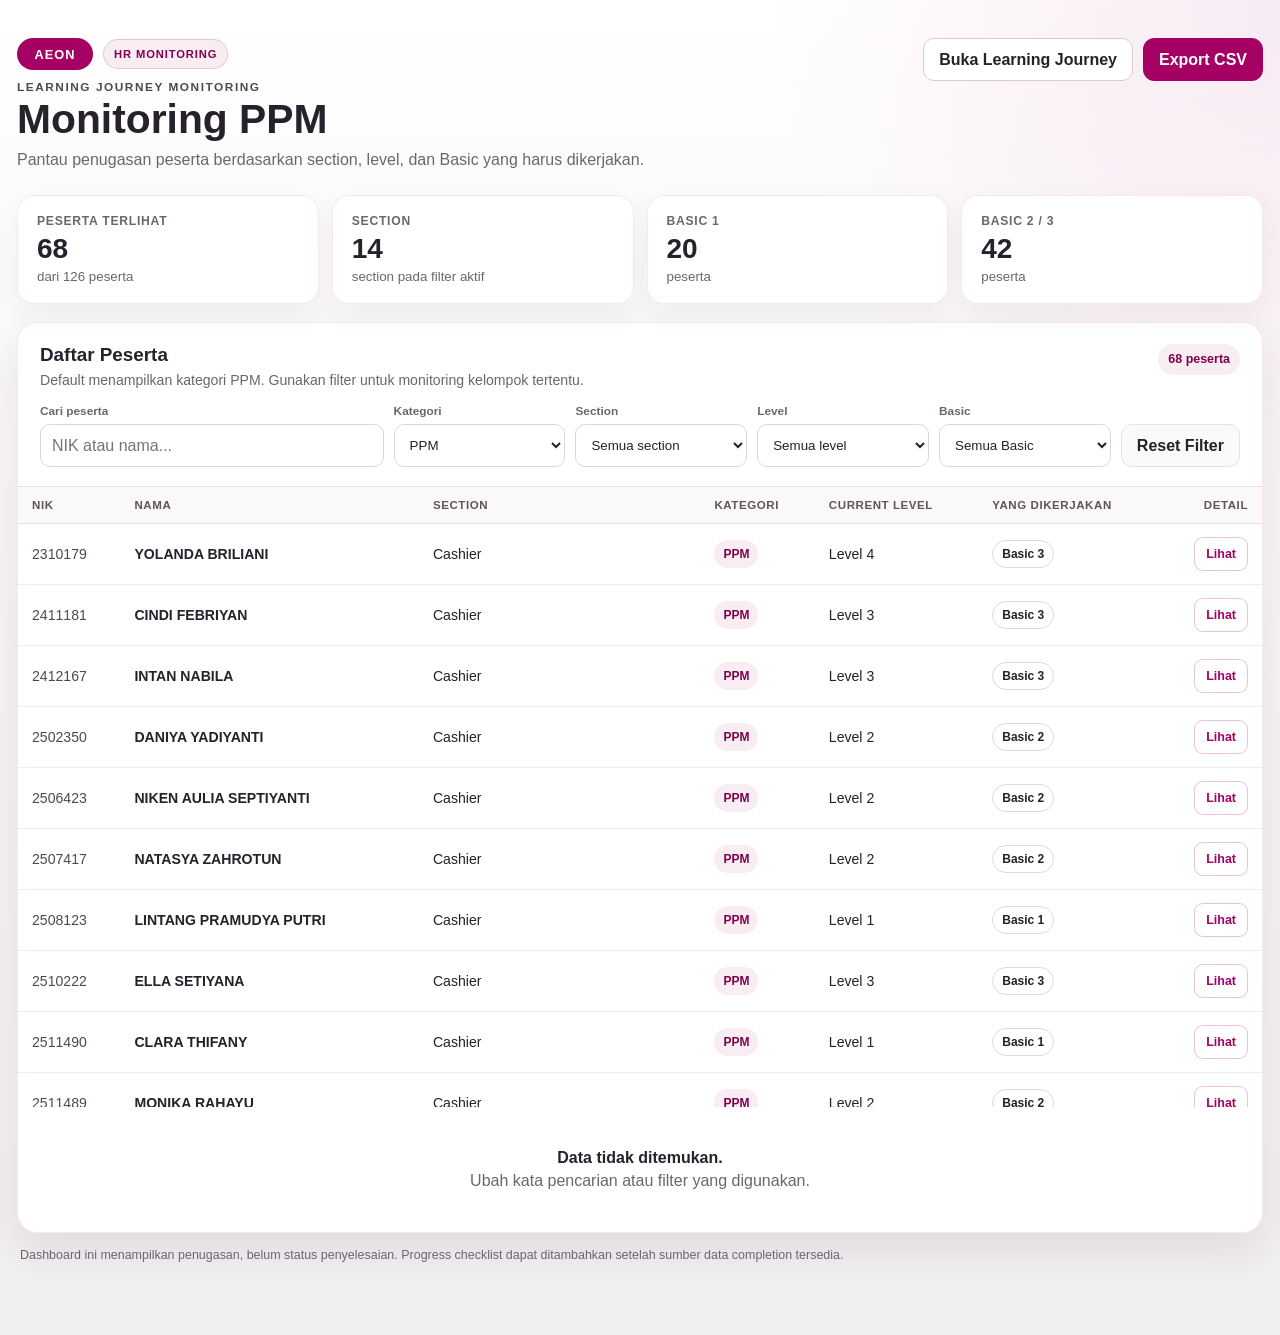
==== hr.html @ 5eb7c98e "Add files via upload" ====
<!DOCTYPE html>
<html lang="id">
<head>
  <meta charset="UTF-8">
  <meta name="viewport" content="width=device-width, initial-scale=1.0">
  <meta name="theme-color" content="#a50064">
  <title>HR Monitoring PPM - AEON Alam Sutera</title>
  <link rel="stylesheet" href="style.css">
  <link rel="stylesheet" href="hr.css">
</head>
<body class="hr-page">
  <main class="hr-shell">
    <header class="hr-header">
      <div>
        <div class="hr-brand-row">
          <span class="brand-mark hr-brand" aria-hidden="true">AEON</span>
          <span class="internal-badge">HR MONITORING</span>
        </div>
        <p class="eyebrow">LEARNING JOURNEY MONITORING</p>
        <h1>Monitoring PPM</h1>
        <p class="hr-subtitle">Pantau penugasan peserta berdasarkan section, level, dan Basic yang harus dikerjakan.</p>
      </div>
      <div class="header-actions">
        <a class="secondary-button" href="index.html">Buka Learning Journey</a>
        <button id="export-button" class="primary-button" type="button">Export CSV</button>
      </div>
    </header>

    <section class="summary-grid" aria-label="Ringkasan monitoring">
      <article class="summary-card">
        <span class="summary-label">Peserta terlihat</span>
        <strong id="summary-total">0</strong>
        <small id="summary-total-note">dari 0 peserta</small>
      </article>
      <article class="summary-card">
        <span class="summary-label">Section</span>
        <strong id="summary-sections">0</strong>
        <small>section pada filter aktif</small>
      </article>
      <article class="summary-card">
        <span class="summary-label">Basic 1</span>
        <strong id="summary-basic1">0</strong>
        <small>peserta</small>
      </article>
      <article class="summary-card">
        <span class="summary-label">Basic 2 / 3</span>
        <strong id="summary-basic23">0</strong>
        <small>peserta</small>
      </article>
    </section>

    <section class="monitor-card">
      <div class="filters-heading">
        <div>
          <h2>Daftar Peserta</h2>
          <p>Default menampilkan kategori PPM. Gunakan filter untuk monitoring kelompok tertentu.</p>
        </div>
        <span id="result-count" class="count-pill">0 peserta</span>
      </div>

      <div class="filters-grid">
        <label class="filter-field filter-search">
          <span>Cari peserta</span>
          <input id="hr-search" type="search" autocomplete="off" placeholder="NIK atau nama...">
        </label>
        <label class="filter-field">
          <span>Kategori</span>
          <select id="filter-category"></select>
        </label>
        <label class="filter-field">
          <span>Section</span>
          <select id="filter-section"></select>
        </label>
        <label class="filter-field">
          <span>Level</span>
          <select id="filter-level"></select>
        </label>
        <label class="filter-field">
          <span>Basic</span>
          <select id="filter-basic"></select>
        </label>
        <button id="reset-filter" class="ghost-button" type="button">Reset Filter</button>
      </div>

      <div class="table-wrap">
        <table class="monitor-table">
          <thead>
            <tr>
              <th>NIK</th>
              <th>Nama</th>
              <th>Section</th>
              <th>Kategori</th>
              <th>Current Level</th>
              <th>Yang Dikerjakan</th>
              <th class="action-col">Detail</th>
            </tr>
          </thead>
          <tbody id="monitor-body"></tbody>
        </table>
      </div>

      <div id="monitor-empty" class="monitor-empty" hidden>
        <strong>Data tidak ditemukan.</strong>
        <span>Ubah kata pencarian atau filter yang digunakan.</span>
      </div>
    </section>

    <p class="data-note">Dashboard ini menampilkan penugasan, belum status penyelesaian. Progress checklist dapat ditambahkan setelah sumber data completion tersedia.</p>
  </main>

  <dialog id="detail-dialog" class="detail-dialog">
    <div class="dialog-shell">
      <div class="dialog-head">
        <div>
          <span class="dialog-kicker">DETAIL PENUGASAN</span>
          <h2 id="detail-name">Peserta</h2>
        </div>
        <button id="dialog-close" class="dialog-close" type="button" aria-label="Tutup">×</button>
      </div>
      <div id="detail-content" class="detail-content"></div>
    </div>
  </dialog>

  <script src="catalog.js"></script>
  <script src="hr-data.js"></script>
  <script src="hr.js"></script>
</body>
</html>
---- style.css ----
:root{
  --aeon:#a50064;
  --aeon-dark:#7f004d;
  --aeon-soft:#f9edf4;
  --ink:#26212a;
  --muted:#6c6570;
  --line:#e7e1e5;
  --surface:#ffffff;
  --surface-2:#fbfafb;
  --bg:#f4f2f4;
  --shadow:0 18px 45px rgba(68,28,52,.10);
  --radius:22px;
}

*{box-sizing:border-box}
html{scroll-behavior:smooth}
body{
  margin:0;
  min-height:100vh;
  font-family:Inter,ui-sans-serif,-apple-system,BlinkMacSystemFont,"Segoe UI",Arial,sans-serif;
  color:var(--ink);
  background:
    radial-gradient(circle at 0 0,rgba(165,0,100,.09),transparent 30%),
    linear-gradient(180deg,#fff 0,#f6f3f5 55%,#f1eff1 100%);
}
button,input{font:inherit}
button{cursor:pointer}

.page-shell{
  width:min(1180px,calc(100% - 34px));
  margin:0 auto;
  padding:54px 0 72px;
}

.workspace{
  display:grid;
  grid-template-columns:300px minmax(0,1fr);
  gap:24px;
  align-items:start;
}

.login-panel{
  position:sticky;
  top:28px;
}

.login-card,.journey-card,.welcome-card{
  background:rgba(255,255,255,.96);
  border:1px solid rgba(165,0,100,.09);
  border-radius:var(--radius);
  box-shadow:var(--shadow);
}

.login-card{
  padding:24px;
  text-align:center;
}

.brand-mark{
  display:inline-grid;
  place-items:center;
  min-width:82px;
  height:36px;
  padding:0 14px;
  margin-bottom:17px;
  border-radius:999px;
  background:var(--aeon);
  color:#fff;
  font-weight:850;
  letter-spacing:.08em;
}

.eyebrow{
  margin:0 0 4px;
  font-size:.74rem;
  font-weight:850;
  letter-spacing:.13em;
  color:#4f4851;
}

.login-card h1{
  margin:0;
  color:var(--aeon);
  font-size:1.38rem;
  line-height:1.12;
}

.hero-copy{
  margin:10px 0 22px;
  color:var(--muted);
  font-size:.9rem;
  line-height:1.55;
}

.login-card label{
  display:block;
  margin:0 0 8px;
  text-align:left;
  font-weight:780;
  font-size:.9rem;
}

.login-card input{
  width:100%;
  min-width:0;
  padding:13px 14px;
  border:1px solid #d9d2d7;
  border-radius:11px;
  background:#fff;
  color:var(--ink);
  outline:none;
  transition:border-color .2s,box-shadow .2s;
}

.login-card input:focus{
  border-color:var(--aeon);
  box-shadow:0 0 0 4px rgba(165,0,100,.10);
}

.login-card button{
  width:100%;
  min-height:46px;
  margin-top:11px;
  padding:11px 16px;
  border:0;
  border-radius:11px;
  background:var(--aeon);
  color:#fff;
  font-weight:850;
  letter-spacing:.04em;
  transition:background .15s,transform .15s;
}
.login-card button:hover{background:var(--aeon-dark)}
.login-card button:active{transform:translateY(1px)}
.login-card button:disabled{opacity:.6;cursor:not-allowed}

.helper-text{
  margin:9px 0 0;
  text-align:left;
  color:var(--muted);
  font-size:.78rem;
  line-height:1.45;
}

.status{
  min-height:22px;
  padding-top:10px;
  text-align:center;
  color:var(--muted);
  font-size:.86rem;
}
.status.error{color:#b42318}

.result-panel{min-width:0}

.welcome-card{
  min-height:360px;
  display:grid;
  place-items:center;
  align-content:center;
  text-align:center;
  padding:38px;
  color:var(--muted);
}
.welcome-icon{
  display:grid;
  place-items:center;
  width:48px;
  height:48px;
  margin-bottom:12px;
  border-radius:50%;
  background:var(--aeon-soft);
  color:var(--aeon);
  font-size:1.45rem;
  font-weight:900;
}
.welcome-card h2{margin:0;color:var(--ink);font-size:1.2rem}
.welcome-card p{margin:7px 0 0;max-width:420px;line-height:1.55}

.journey-card{overflow:hidden}

.journey-top{
  display:grid;
  grid-template-columns:1fr auto;
  gap:18px;
  padding:25px 26px 20px;
  border-bottom:1px solid var(--line);
  background:linear-gradient(135deg,#fff 35%,var(--aeon-soft));
}

.person-name{
  margin:0 0 15px;
  font-size:clamp(1.22rem,3vw,1.65rem);
}

.meta-grid{
  display:grid;
  grid-template-columns:repeat(3,minmax(0,1fr));
  gap:10px;
}
.meta-item{
  padding:11px 12px;
  border:1px solid var(--line);
  border-radius:12px;
  background:rgba(255,255,255,.84);
}
.meta-label{
  display:block;
  margin-bottom:4px;
  color:var(--muted);
  font-size:.72rem;
  font-weight:800;
  text-transform:uppercase;
  letter-spacing:.06em;
}
.meta-value{
  display:block;
  font-weight:760;
  overflow-wrap:anywhere;
}

.badges{
  display:flex;
  align-items:flex-start;
  justify-content:flex-end;
  gap:8px;
  flex-wrap:wrap;
}
.badge{
  display:inline-flex;
  align-items:center;
  justify-content:center;
  min-height:37px;
  padding:8px 14px;
  border-radius:999px;
  font-size:.84rem;
  font-weight:850;
  white-space:nowrap;
}
.badge.primary{background:var(--aeon);color:#fff}
.badge.secondary{background:#fff;border:1px solid #d8ccd3;color:var(--ink)}

.assignment-head{
  margin:18px 26px 0;
  padding:16px 18px;
  border:1px solid var(--line);
  border-radius:14px;
  text-align:center;
  background:#fff;
}
.assignment-head p{
  margin:0 0 4px;
  color:var(--muted);
  font-size:.78rem;
  font-weight:800;
  text-transform:uppercase;
  letter-spacing:.07em;
}
.assignment-head h2{margin:0;font-size:1.3rem}
.basic-highlight{color:var(--aeon)}

.task-list{padding:14px 26px 28px}
.task-header,.task-row{
  display:grid;
  grid-template-columns:minmax(0,1.75fr) minmax(135px,.62fr) minmax(135px,.62fr);
  gap:10px;
  align-items:center;
}
.task-header{
  padding:0 12px 6px;
  color:var(--muted);
  font-size:.72rem;
  font-weight:850;
  text-transform:uppercase;
  letter-spacing:.055em;
}
.task-row{
  padding:11px 12px;
  margin-top:8px;
  border:1px solid var(--line);
  border-radius:13px;
  background:var(--surface-2);
}
.task-title{
  font-weight:730;
  line-height:1.42;
  overflow-wrap:anywhere;
}
.task-action{display:flex}
.action-link{
  width:100%;
  display:inline-flex;
  align-items:center;
  justify-content:center;
  min-height:41px;
  padding:9px 10px;
  border-radius:9px;
  border:1px solid rgba(165,0,100,.20);
  text-decoration:none;
  text-align:center;
  color:var(--aeon);
  background:#fff;
  font-size:.84rem;
  font-weight:820;
  transition:background .15s,border-color .15s,transform .15s;
}
.action-link:hover{background:var(--aeon-soft);border-color:rgba(165,0,100,.38)}
.action-link:active{transform:translateY(1px)}
.action-link.module-link{background:var(--aeon);border-color:var(--aeon);color:#fff}
.action-link.module-link:hover{background:var(--aeon-dark);border-color:var(--aeon-dark)}
.action-link.disabled{pointer-events:none;color:#9b9498;background:#f0edef;border-color:#e2dde0}
.empty-state{
  margin:18px 26px 28px;
  padding:18px;
  border:1px dashed #cfc6cc;
  border-radius:14px;
  text-align:center;
  color:var(--muted);
  background:#fcfbfc;
}

@media (max-width:900px){
  .page-shell{padding-top:28px}
  .workspace{grid-template-columns:1fr}
  .login-panel{position:static}
  .login-card{max-width:620px;margin:0 auto}
  .status{max-width:620px;margin:0 auto}
}

@media (max-width:700px){
  .page-shell{width:min(100% - 20px,1180px)}
  .journey-top{grid-template-columns:1fr;padding:20px 18px 17px}
  .badges{justify-content:flex-start;grid-row:1}
  .meta-grid{grid-template-columns:1fr}
  .assignment-head{margin:15px 18px 0}
  .task-list{padding:12px 18px 22px}
  .task-header{display:none}
  .task-row{grid-template-columns:1fr 1fr;gap:9px;padding:13px}
  .task-title{grid-column:1/-1;padding-bottom:3px}
  .task-action.post-test,.task-action.module{display:block}
  .task-action::before{
    display:block;
    margin-bottom:5px;
    color:var(--muted);
    font-size:.66rem;
    font-weight:850;
    text-transform:uppercase;
    letter-spacing:.05em;
  }
  .task-action.post-test::before{content:"Link Post Test"}
  .task-action.module::before{content:"Modul"}
}

@media (max-width:430px){
  .login-card{padding:20px}
  .task-row{grid-template-columns:1fr}
  .task-title,.task-action{grid-column:1}
}
---- hr.css ----
.hr-page{
  background:
    radial-gradient(circle at 100% 0,rgba(165,0,100,.08),transparent 28%),
    linear-gradient(180deg,#fff 0,#f7f4f6 48%,#f1eff1 100%);
}
.hr-shell{
  width:min(1380px,calc(100% - 34px));
  margin:0 auto;
  padding:38px 0 70px;
}
.hr-header{
  display:flex;
  align-items:flex-start;
  justify-content:space-between;
  gap:24px;
  margin-bottom:22px;
}
.hr-brand-row{display:flex;align-items:center;gap:10px;margin-bottom:10px}
.hr-brand{margin:0;min-width:76px;height:32px;font-size:.8rem}
.internal-badge{
  display:inline-flex;
  align-items:center;
  min-height:30px;
  padding:6px 10px;
  border:1px solid rgba(165,0,100,.18);
  border-radius:999px;
  background:var(--aeon-soft);
  color:var(--aeon-dark);
  font-size:.7rem;
  font-weight:850;
  letter-spacing:.08em;
}
.hr-header h1{margin:2px 0 7px;font-size:clamp(1.8rem,4vw,2.55rem);line-height:1.05;color:var(--ink)}
.hr-subtitle{max-width:720px;margin:0;color:var(--muted);line-height:1.55}
.header-actions{display:flex;gap:10px;flex-wrap:wrap;justify-content:flex-end}
.primary-button,.secondary-button,.ghost-button{
  display:inline-flex;
  align-items:center;
  justify-content:center;
  min-height:43px;
  padding:10px 15px;
  border-radius:11px;
  font:inherit;
  font-weight:800;
  text-decoration:none;
  cursor:pointer;
}
.primary-button{border:1px solid var(--aeon);background:var(--aeon);color:#fff}
.secondary-button{border:1px solid #d8cbd3;background:#fff;color:var(--ink)}
.ghost-button{border:1px solid var(--line);background:var(--surface-2);color:var(--ink);align-self:end}
.primary-button:hover{background:var(--aeon-dark)}
.secondary-button:hover,.ghost-button:hover{border-color:#cbbbc5;background:#fff}

.summary-grid{
  display:grid;
  grid-template-columns:repeat(4,minmax(0,1fr));
  gap:13px;
  margin-bottom:18px;
}
.summary-card{
  padding:18px 19px;
  border:1px solid rgba(165,0,100,.09);
  border-radius:17px;
  background:rgba(255,255,255,.95);
  box-shadow:0 10px 28px rgba(68,28,52,.06);
}
.summary-label{display:block;color:var(--muted);font-size:.76rem;font-weight:800;text-transform:uppercase;letter-spacing:.06em}
.summary-card strong{display:block;margin:5px 0 2px;font-size:1.75rem;color:var(--ink)}
.summary-card small{color:var(--muted)}

.monitor-card{
  overflow:hidden;
  border:1px solid rgba(165,0,100,.09);
  border-radius:20px;
  background:#fff;
  box-shadow:var(--shadow);
}
.filters-heading{
  display:flex;
  align-items:flex-start;
  justify-content:space-between;
  gap:20px;
  padding:21px 22px 14px;
}
.filters-heading h2{margin:0 0 4px;font-size:1.18rem}
.filters-heading p{margin:0;color:var(--muted);font-size:.88rem;line-height:1.45}
.count-pill{display:inline-flex;align-items:center;min-height:31px;padding:6px 10px;border-radius:999px;background:var(--aeon-soft);color:var(--aeon-dark);font-size:.78rem;font-weight:850;white-space:nowrap}
.filters-grid{
  display:grid;
  grid-template-columns:minmax(220px,1.6fr) repeat(4,minmax(125px,.8fr)) auto;
  gap:10px;
  padding:0 22px 19px;
  border-bottom:1px solid var(--line);
}
.filter-field{display:grid;gap:6px;min-width:0}
.filter-field span{font-size:.74rem;font-weight:800;color:var(--muted)}
.filter-field input,.filter-field select{
  width:100%;
  min-width:0;
  min-height:43px;
  padding:9px 11px;
  border:1px solid #dcd5d9;
  border-radius:10px;
  background:#fff;
  color:var(--ink);
  outline:none;
}
.filter-field input:focus,.filter-field select:focus{border-color:var(--aeon);box-shadow:0 0 0 3px rgba(165,0,100,.08)}

.table-wrap{overflow:auto;max-height:620px}
.monitor-table{width:100%;border-collapse:separate;border-spacing:0;min-width:980px}
.monitor-table th{
  position:sticky;
  top:0;
  z-index:2;
  padding:12px 14px;
  border-bottom:1px solid var(--line);
  background:#faf8f9;
  color:#5d555d;
  text-align:left;
  font-size:.72rem;
  font-weight:850;
  text-transform:uppercase;
  letter-spacing:.05em;
}
.monitor-table td{padding:13px 14px;border-bottom:1px solid #f0ecef;font-size:.88rem;vertical-align:middle}
.monitor-table tbody tr:hover{background:#fdf9fb}
.monitor-table tbody tr:last-child td{border-bottom:0}
.cell-name{font-weight:780;color:var(--ink)}
.cell-nik{font-variant-numeric:tabular-nums;color:#50484f}
.small-tag,.basic-tag{
  display:inline-flex;
  align-items:center;
  min-height:28px;
  padding:5px 9px;
  border-radius:999px;
  font-size:.75rem;
  font-weight:800;
  white-space:nowrap;
}
.small-tag{background:#f4f1f3;color:#4d464b}
.small-tag.ppm{background:var(--aeon-soft);color:var(--aeon-dark)}
.basic-tag{border:1px solid #dfd7dc;background:#fff;color:var(--ink)}
.detail-button{
  min-height:34px;
  padding:7px 11px;
  border:1px solid rgba(165,0,100,.24);
  border-radius:9px;
  background:#fff;
  color:var(--aeon);
  font:inherit;
  font-size:.78rem;
  font-weight:850;
}
.detail-button:hover{background:var(--aeon-soft)}
.action-col{text-align:right!important}
.monitor-table td:last-child{text-align:right}
.monitor-empty{display:grid;place-items:center;text-align:center;gap:5px;padding:42px 20px;color:var(--muted)}
.monitor-empty strong{color:var(--ink)}
.data-note{margin:13px 3px 0;color:var(--muted);font-size:.78rem;line-height:1.5}

.detail-dialog{
  width:min(900px,calc(100% - 26px));
  max-height:min(86vh,820px);
  padding:0;
  border:0;
  border-radius:20px;
  background:#fff;
  box-shadow:0 30px 90px rgba(30,10,22,.28);
}
.detail-dialog::backdrop{background:rgba(31,20,27,.48);backdrop-filter:blur(3px)}
.dialog-shell{min-height:180px}
.dialog-head{
  display:flex;
  align-items:flex-start;
  justify-content:space-between;
  gap:15px;
  padding:20px 21px 15px;
  border-bottom:1px solid var(--line);
  background:linear-gradient(135deg,#fff 45%,var(--aeon-soft));
}
.dialog-kicker{display:block;margin-bottom:4px;color:var(--aeon);font-size:.68rem;font-weight:900;letter-spacing:.1em}
.dialog-head h2{margin:0;font-size:1.28rem}
.dialog-close{display:grid;place-items:center;width:38px;height:38px;border:1px solid #e1dade;border-radius:50%;background:#fff;color:#534a50;font-size:1.55rem;line-height:1}
.detail-content{padding:19px 21px 22px;overflow:auto;max-height:calc(86vh - 82px)}
.detail-meta{display:grid;grid-template-columns:repeat(5,minmax(0,1fr));gap:9px;margin-bottom:16px}
.detail-meta .meta-item{padding:10px 11px}
.detail-assignment{
  display:flex;
  align-items:center;
  justify-content:space-between;
  gap:15px;
  margin:0 0 12px;
  padding:13px 14px;
  border:1px solid var(--line);
  border-radius:12px;
  background:#fff;
}
.detail-assignment strong{font-size:1rem}
.journey-button{display:inline-flex;align-items:center;justify-content:center;padding:8px 11px;border-radius:9px;background:var(--aeon);color:#fff;text-decoration:none;font-size:.78rem;font-weight:850;white-space:nowrap}
.detail-task-list{display:grid;gap:9px}
.detail-task{
  display:grid;
  grid-template-columns:minmax(0,1fr) auto auto;
  gap:9px;
  align-items:center;
  padding:11px 12px;
  border:1px solid #ebe5e9;
  border-radius:11px;
  background:#fcfbfc;
}
.detail-task-title{font-size:.86rem;font-weight:760;line-height:1.35}
.detail-link{display:inline-flex;align-items:center;justify-content:center;min-height:34px;padding:7px 10px;border-radius:8px;text-decoration:none;font-size:.75rem;font-weight:850;white-space:nowrap}
.detail-link.post{background:var(--aeon);color:#fff}
.detail-link.module{border:1px solid #d7ccd3;background:#fff;color:var(--ink)}
.detail-link.disabled{opacity:.45;pointer-events:none}
.detail-loading,.detail-error,.detail-empty{padding:24px 8px;text-align:center;color:var(--muted);line-height:1.55}
.detail-error{color:#9c2e27}

@media (max-width:1100px){
  .filters-grid{grid-template-columns:repeat(3,minmax(0,1fr))}
  .filter-search{grid-column:span 2}
  .summary-grid{grid-template-columns:repeat(2,minmax(0,1fr))}
  .detail-meta{grid-template-columns:repeat(3,minmax(0,1fr))}
}
@media (max-width:720px){
  .hr-shell{width:min(100% - 22px,1380px);padding-top:22px}
  .hr-header{display:block}
  .header-actions{justify-content:flex-start;margin-top:16px}
  .summary-grid{grid-template-columns:repeat(2,minmax(0,1fr));gap:9px}
  .summary-card{padding:15px}
  .filters-heading{display:block}
  .count-pill{margin-top:10px}
  .filters-grid{grid-template-columns:1fr 1fr;padding-left:15px;padding-right:15px}
  .filter-search{grid-column:1/-1}
  .ghost-button{grid-column:1/-1}
  .detail-meta{grid-template-columns:1fr 1fr}
  .detail-task{grid-template-columns:1fr 1fr}
  .detail-task-title{grid-column:1/-1}
  .detail-assignment{align-items:flex-start;flex-direction:column}
}
@media (max-width:430px){
  .summary-grid{grid-template-columns:1fr 1fr}
  .filters-grid{grid-template-columns:1fr}
  .filter-search,.ghost-button{grid-column:auto}
  .detail-meta{grid-template-columns:1fr}
}
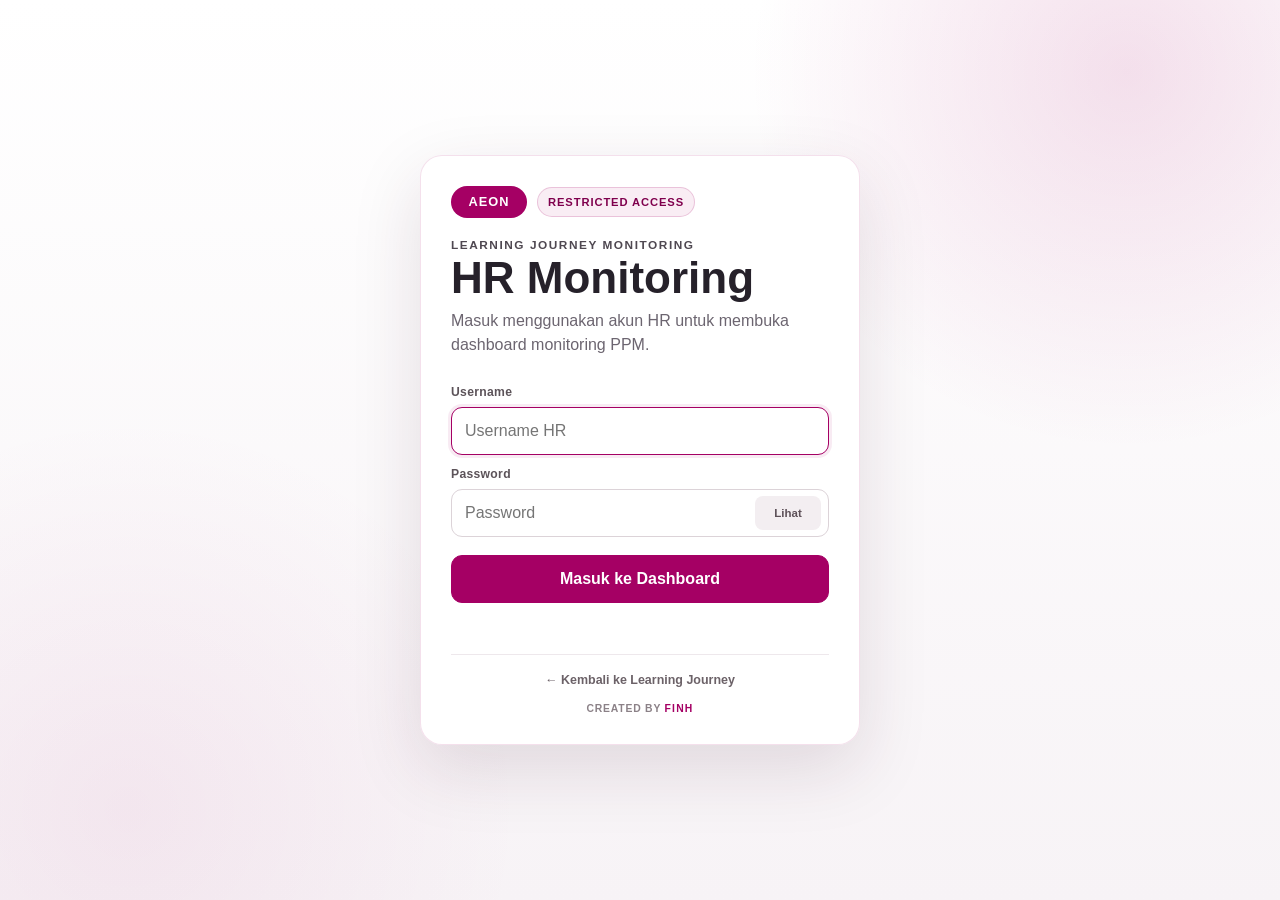
==== commit 67146570: "Add files via upload" ====
--- a/hr.html
+++ b/hr.html
@@ -4,12 +4,44 @@
   <meta charset="UTF-8">
   <meta name="viewport" content="width=device-width, initial-scale=1.0">
   <meta name="theme-color" content="#a50064">
+  <meta name="robots" content="noindex,nofollow,noarchive">
   <title>HR Monitoring PPM - AEON Alam Sutera</title>
   <link rel="stylesheet" href="style.css">
   <link rel="stylesheet" href="hr.css">
 </head>
 <body class="hr-page">
-  <main class="hr-shell">
+  <section id="hr-login-gate" class="hr-login-gate" aria-label="Login HR Monitoring">
+    <div class="hr-login-card">
+      <div class="hr-login-brand-row">
+        <span class="brand-mark hr-brand" aria-hidden="true">AEON</span>
+        <span class="internal-badge">RESTRICTED ACCESS</span>
+      </div>
+      <p class="eyebrow">LEARNING JOURNEY MONITORING</p>
+      <h1>HR Monitoring</h1>
+      <p class="hr-login-copy">Masuk menggunakan akun HR untuk membuka dashboard monitoring PPM.</p>
+
+      <form id="hr-login-form" class="hr-login-form" novalidate>
+        <label for="hr-username">Username</label>
+        <input id="hr-username" name="username" type="text" autocomplete="username" required placeholder="Username HR">
+
+        <label for="hr-password">Password</label>
+        <div class="password-field">
+          <input id="hr-password" name="password" type="password" autocomplete="current-password" required placeholder="Password">
+          <button id="toggle-password" class="password-toggle" type="button" aria-label="Tampilkan password">Lihat</button>
+        </div>
+
+        <button id="hr-login-button" class="primary-button hr-login-button" type="submit">Masuk ke Dashboard</button>
+        <p id="hr-login-status" class="hr-login-status" role="status" aria-live="polite"></p>
+      </form>
+
+      <div class="hr-login-bottom">
+        <a href="index.html" class="back-to-journey">← Kembali ke Learning Journey</a>
+        <div class="site-credit compact-credit">Created by <strong>FINH</strong></div>
+      </div>
+    </div>
+  </section>
+
+  <main id="hr-app" class="hr-shell" hidden>
     <header class="hr-header">
       <div>
         <div class="hr-brand-row">
@@ -18,103 +50,62 @@
         </div>
         <p class="eyebrow">LEARNING JOURNEY MONITORING</p>
         <h1>Monitoring PPM</h1>
-        <p class="hr-subtitle">Pantau penugasan peserta berdasarkan section, level, dan Basic yang harus dikerjakan.</p>
+        <p class="hr-subtitle">Pantau assignment dan checklist penyelesaian peserta berdasarkan section, level, dan Basic.</p>
       </div>
       <div class="header-actions">
         <a class="secondary-button" href="index.html">Buka Learning Journey</a>
+        <button id="refresh-progress" class="secondary-button" type="button">Refresh Progress</button>
         <button id="export-button" class="primary-button" type="button">Export CSV</button>
+        <button id="hr-logout" class="logout-button" type="button">Keluar</button>
       </div>
     </header>
 
-    <section class="summary-grid" aria-label="Ringkasan monitoring">
-      <article class="summary-card">
-        <span class="summary-label">Peserta terlihat</span>
-        <strong id="summary-total">0</strong>
-        <small id="summary-total-note">dari 0 peserta</small>
-      </article>
-      <article class="summary-card">
-        <span class="summary-label">Section</span>
-        <strong id="summary-sections">0</strong>
-        <small>section pada filter aktif</small>
-      </article>
-      <article class="summary-card">
-        <span class="summary-label">Basic 1</span>
-        <strong id="summary-basic1">0</strong>
-        <small>peserta</small>
-      </article>
-      <article class="summary-card">
-        <span class="summary-label">Basic 2 / 3</span>
-        <strong id="summary-basic23">0</strong>
-        <small>peserta</small>
-      </article>
+    <div id="progress-backend-banner" class="backend-banner" hidden>
+      Progress backend belum terhubung. Data peserta dan link training tetap tampil, tetapi status checklist belum dapat dimonitor.
+    </div>
+
+    <section class="summary-grid progress-summary-grid" aria-label="Ringkasan monitoring">
+      <article class="summary-card"><span class="summary-label">Peserta terlihat</span><strong id="summary-total">0</strong><small id="summary-total-note">dari 0 peserta</small></article>
+      <article class="summary-card"><span class="summary-label">Completed</span><strong id="summary-completed">0</strong><small>100% materi selesai</small></article>
+      <article class="summary-card"><span class="summary-label">On Progress</span><strong id="summary-inprogress">0</strong><small>sudah mulai</small></article>
+      <article class="summary-card"><span class="summary-label">Belum Mulai</span><strong id="summary-notstarted">0</strong><small>0% progress</small></article>
+      <article class="summary-card"><span class="summary-label">Rata-rata Progress</span><strong id="summary-average">0%</strong><small id="summary-section-note">0 section</small></article>
     </section>
 
     <section class="monitor-card">
       <div class="filters-heading">
-        <div>
-          <h2>Daftar Peserta</h2>
-          <p>Default menampilkan kategori PPM. Gunakan filter untuk monitoring kelompok tertentu.</p>
-        </div>
+        <div><h2>Daftar Peserta</h2><p>Default menampilkan kategori PPM. Gunakan filter untuk melihat kelompok dan status progress tertentu.</p></div>
         <span id="result-count" class="count-pill">0 peserta</span>
       </div>
 
-      <div class="filters-grid">
-        <label class="filter-field filter-search">
-          <span>Cari peserta</span>
-          <input id="hr-search" type="search" autocomplete="off" placeholder="NIK atau nama...">
-        </label>
-        <label class="filter-field">
-          <span>Kategori</span>
-          <select id="filter-category"></select>
-        </label>
-        <label class="filter-field">
-          <span>Section</span>
-          <select id="filter-section"></select>
-        </label>
-        <label class="filter-field">
-          <span>Level</span>
-          <select id="filter-level"></select>
-        </label>
-        <label class="filter-field">
-          <span>Basic</span>
-          <select id="filter-basic"></select>
-        </label>
+      <div class="filters-grid progress-filters-grid">
+        <label class="filter-field filter-search"><span>Cari peserta</span><input id="hr-search" type="search" autocomplete="off" placeholder="NIK atau nama..."></label>
+        <label class="filter-field"><span>Kategori</span><select id="filter-category"></select></label>
+        <label class="filter-field"><span>Section</span><select id="filter-section"></select></label>
+        <label class="filter-field"><span>Level</span><select id="filter-level"></select></label>
+        <label class="filter-field"><span>Basic</span><select id="filter-basic"></select></label>
+        <label class="filter-field"><span>Status</span><select id="filter-status"><option value="">Semua status</option><option value="Completed">Completed</option><option value="On Progress">On Progress</option><option value="Belum Mulai">Belum Mulai</option></select></label>
         <button id="reset-filter" class="ghost-button" type="button">Reset Filter</button>
       </div>
 
       <div class="table-wrap">
-        <table class="monitor-table">
-          <thead>
-            <tr>
-              <th>NIK</th>
-              <th>Nama</th>
-              <th>Section</th>
-              <th>Kategori</th>
-              <th>Current Level</th>
-              <th>Yang Dikerjakan</th>
-              <th class="action-col">Detail</th>
-            </tr>
-          </thead>
+        <table class="monitor-table progress-table">
+          <thead><tr><th>NIK</th><th>Nama</th><th>Section</th><th>Kategori</th><th>Current Level</th><th>Yang Dikerjakan</th><th>Progress</th><th>Status</th><th class="action-col">Detail</th></tr></thead>
           <tbody id="monitor-body"></tbody>
         </table>
       </div>
 
-      <div id="monitor-empty" class="monitor-empty" hidden>
-        <strong>Data tidak ditemukan.</strong>
-        <span>Ubah kata pencarian atau filter yang digunakan.</span>
-      </div>
+      <div id="monitor-empty" class="monitor-empty" hidden><strong>Data tidak ditemukan.</strong><span>Ubah kata pencarian atau filter yang digunakan.</span></div>
     </section>
 
-    <p class="data-note">Dashboard ini menampilkan penugasan, belum status penyelesaian. Progress checklist dapat ditambahkan setelah sumber data completion tersedia.</p>
+    <p class="data-note">Checklist bersifat self-reported oleh peserta. Untuk status kelulusan Post Test yang tervalidasi, sumber hasil Post Test perlu diintegrasikan terpisah.</p>
+    <footer class="site-credit">Created by <strong>FINH</strong></footer>
   </main>
 
   <dialog id="detail-dialog" class="detail-dialog">
     <div class="dialog-shell">
       <div class="dialog-head">
-        <div>
-          <span class="dialog-kicker">DETAIL PENUGASAN</span>
-          <h2 id="detail-name">Peserta</h2>
-        </div>
+        <div><span class="dialog-kicker">DETAIL PENUGASAN & PROGRESS</span><h2 id="detail-name">Peserta</h2></div>
         <button id="dialog-close" class="dialog-close" type="button" aria-label="Tutup">×</button>
       </div>
       <div id="detail-content" class="detail-content"></div>
@@ -122,7 +113,6 @@
   </dialog>
 
   <script src="catalog.js"></script>
-  <script src="hr-data.js"></script>
   <script src="hr.js"></script>
 </body>
 </html>
--- a/style.css
+++ b/style.css
@@ -356,3 +356,55 @@
   .task-row{grid-template-columns:1fr}
   .task-title,.task-action{grid-column:1}
 }
+
+/* ===== Progress checklist ===== */
+.progress-panel{
+  margin:14px 26px 0;
+  padding:14px 16px;
+  border:1px solid var(--line);
+  border-radius:14px;
+  background:linear-gradient(180deg,#fff,#fcfafb);
+}
+.progress-copy{display:flex;align-items:flex-end;justify-content:space-between;gap:16px}
+.progress-eyebrow{display:block;margin-bottom:3px;color:var(--aeon);font-size:.68rem;font-weight:900;letter-spacing:.09em}
+.progress-copy strong{font-size:.94rem}
+.progress-percent{color:var(--aeon);font-size:1.1rem;font-weight:900}
+.progress-track{height:9px;margin-top:10px;border-radius:999px;background:#eee8ec;overflow:hidden}
+.progress-track span{display:block;height:100%;border-radius:inherit;background:var(--aeon);transition:width .3s ease}
+.progress-note{margin:8px 0 0;color:var(--muted);font-size:.76rem;line-height:1.45}
+.task-header,.task-row{grid-template-columns:minmax(0,1.65fr) minmax(130px,.58fr) minmax(130px,.58fr) minmax(92px,.36fr)}
+.completion-control{display:flex;align-items:center;justify-content:center;gap:7px;min-height:41px;padding:7px 8px;border:1px solid #ddd4da;border-radius:10px;background:#fff;cursor:pointer;user-select:none}
+.completion-control input{position:absolute;opacity:0;pointer-events:none}
+.check-box{display:grid;place-items:center;width:25px;height:25px;border:2px solid #b8afb5;border-radius:7px;background:#fff;color:transparent;font-size:.88rem;font-weight:950;transition:.15s}
+.check-text{font-size:.76rem;font-weight:850;color:#625a60}
+.task-checkbox:checked + .check-box{border-color:#16843f;background:#16843f;color:#fff}
+.task-checkbox:disabled ~ .check-text{opacity:.55}
+.completion-control:has(.task-checkbox:disabled){cursor:not-allowed;opacity:.65}
+.task-row.completed{border-color:rgba(22,132,63,.25);background:#f8fcf9}
+.task-row.completed .task-title{color:#3f664c}
+.task-row.saving{opacity:.62;pointer-events:none}
+@media (max-width:700px){
+  .progress-panel{margin:12px 18px 0}
+  .task-row{grid-template-columns:1fr 1fr}
+  .completion-control{grid-column:1/-1}
+}
+@media (max-width:430px){
+  .task-row{grid-template-columns:1fr}
+  .completion-control{grid-column:1}
+}
+
+/* ===== Site credit ===== */
+.site-credit{
+  width:max-content;
+  max-width:100%;
+  margin:22px auto 0;
+  padding:7px 11px;
+  border-top:1px solid rgba(165,0,100,.14);
+  color:#8b8187;
+  font-size:.68rem;
+  font-weight:650;
+  letter-spacing:.075em;
+  text-transform:uppercase;
+}
+.site-credit strong{color:var(--aeon);font-weight:900;letter-spacing:.11em}
+.compact-credit{margin:0;border-top:0;padding:0;font-size:.65rem}
--- a/hr.css
+++ b/hr.css
@@ -245,3 +245,95 @@
   .filter-search,.ghost-button{grid-column:auto}
   .detail-meta{grid-template-columns:1fr}
 }
+
+/* ===== Stage 2 progress monitoring ===== */
+.backend-banner{margin:-5px 0 16px;padding:12px 14px;border:1px solid #efc76c;border-radius:12px;background:#fff8e8;color:#74561d;font-size:.84rem;font-weight:700;line-height:1.45}
+.progress-summary-grid{grid-template-columns:repeat(5,minmax(0,1fr))}
+.progress-filters-grid{grid-template-columns:minmax(210px,1.4fr) repeat(5,minmax(120px,.75fr)) auto}
+.progress-table{min-width:1240px}
+.mini-progress{min-width:120px}.mini-progress-top{display:flex;justify-content:space-between;gap:10px;align-items:center;margin-bottom:5px;font-size:.75rem}.mini-progress-top strong{color:var(--ink)}.mini-progress-top span{color:var(--muted);font-weight:750}.mini-track{height:7px;border-radius:999px;background:#ece7ea;overflow:hidden}.mini-track i{display:block;height:100%;border-radius:inherit;background:var(--aeon)}.mini-progress.muted{opacity:.5}
+.status-chip{display:inline-flex;align-items:center;justify-content:center;min-height:29px;padding:5px 9px;border-radius:999px;font-size:.73rem;font-weight:850;white-space:nowrap}.status-chip.completed{background:#e7f6eb;color:#176b36}.status-chip.in-progress{background:#fff4da;color:#85600d}.status-chip.not-started{background:#f0edef;color:#675f64}.status-chip.inactive{background:#f1f0f1;color:#858085}
+.detail-progress-card{display:flex;align-items:center;justify-content:space-between;gap:12px;margin-bottom:10px;padding:13px 14px;border:1px solid var(--line);border-radius:12px;background:#fbfafb}.detail-progress-card strong{display:block;margin-top:2px}
+.detail-task{grid-template-columns:minmax(0,1fr) auto auto auto}.detail-task.done{border-color:#cae8d2;background:#f8fcf9}.detail-task-title small{display:block;margin-top:4px;color:var(--muted);font-size:.72rem;font-weight:650}.task-state{display:inline-flex;align-items:center;justify-content:center;min-height:32px;padding:6px 9px;border-radius:8px;background:#efedef;color:#766f73;font-size:.72rem;font-weight:850;white-space:nowrap}.task-state.done{background:#e3f5e8;color:#176b36}
+@media(max-width:1250px){.progress-summary-grid{grid-template-columns:repeat(3,minmax(0,1fr))}.progress-filters-grid{grid-template-columns:repeat(4,minmax(0,1fr))}.filter-search{grid-column:span 2}}
+@media(max-width:720px){.progress-summary-grid{grid-template-columns:repeat(2,minmax(0,1fr))}.progress-filters-grid{grid-template-columns:1fr 1fr}.detail-task{grid-template-columns:1fr 1fr}.detail-task-title{grid-column:1/-1}.task-state{grid-column:1/-1}}
+@media(max-width:430px){.progress-filters-grid{grid-template-columns:1fr}.filter-search{grid-column:auto}.progress-summary-grid{grid-template-columns:1fr 1fr}}
+
+/* ===== Stage 3 HR authentication ===== */
+.hr-login-gate{
+  min-height:100vh;
+  display:grid;
+  place-items:center;
+  padding:28px 18px;
+  background:
+    radial-gradient(circle at 88% 8%,rgba(165,0,100,.12),transparent 27%),
+    radial-gradient(circle at 10% 90%,rgba(165,0,100,.06),transparent 28%),
+    linear-gradient(180deg,#fff 0,#f7f3f6 100%);
+}
+.hr-login-card{
+  width:min(440px,100%);
+  padding:30px;
+  border:1px solid rgba(165,0,100,.12);
+  border-radius:22px;
+  background:rgba(255,255,255,.97);
+  box-shadow:0 24px 70px rgba(65,25,49,.13);
+}
+.hr-login-brand-row{display:flex;align-items:center;gap:10px;margin-bottom:20px}
+.hr-login-card h1{margin:2px 0 8px;color:var(--ink);font-size:clamp(2rem,7vw,2.75rem);line-height:1.02}
+.hr-login-copy{margin:0 0 23px;color:var(--muted);line-height:1.55}
+.hr-login-form{display:grid;gap:8px}
+.hr-login-form>label{margin-top:4px;color:#5c5359;font-size:.76rem;font-weight:850;letter-spacing:.025em}
+.hr-login-form input{
+  width:100%;
+  min-height:48px;
+  padding:11px 13px;
+  border:1px solid #dcd3d8;
+  border-radius:11px;
+  background:#fff;
+  color:var(--ink);
+  font:inherit;
+  outline:none;
+}
+.hr-login-form input:focus{border-color:var(--aeon);box-shadow:0 0 0 3px rgba(165,0,100,.08)}
+.password-field{position:relative}
+.password-field input{padding-right:86px}
+.password-toggle{
+  position:absolute;
+  top:50%;
+  right:8px;
+  transform:translateY(-50%);
+  min-width:66px;
+  min-height:34px;
+  padding:6px 9px;
+  border:0;
+  border-radius:8px;
+  background:#f3eef1;
+  color:#5d5058;
+  font:inherit;
+  font-size:.72rem;
+  font-weight:850;
+  cursor:pointer;
+}
+.hr-login-button{width:100%;margin-top:10px;min-height:48px}
+.hr-login-button:disabled{opacity:.62;cursor:wait}
+.hr-login-status{min-height:20px;margin:3px 0 0;color:var(--muted);font-size:.78rem;line-height:1.45;text-align:center}
+.hr-login-status.error{color:#a52c35}
+.hr-login-bottom{display:grid;place-items:center;gap:16px;margin-top:20px;padding-top:18px;border-top:1px solid #eee8ec}
+.back-to-journey{color:#6c6268;font-size:.78rem;font-weight:750;text-decoration:none}
+.back-to-journey:hover{color:var(--aeon)}
+.logout-button{
+  display:inline-flex;
+  align-items:center;
+  justify-content:center;
+  min-height:43px;
+  padding:10px 14px;
+  border:1px solid #e3d7de;
+  border-radius:11px;
+  background:#fff;
+  color:#7a475f;
+  font:inherit;
+  font-weight:800;
+  cursor:pointer;
+}
+.logout-button:hover{background:#fff7fb;border-color:#d9bdcc;color:var(--aeon)}
+@media(max-width:520px){.hr-login-card{padding:24px 20px}.hr-login-brand-row{align-items:flex-start;flex-wrap:wrap}}
